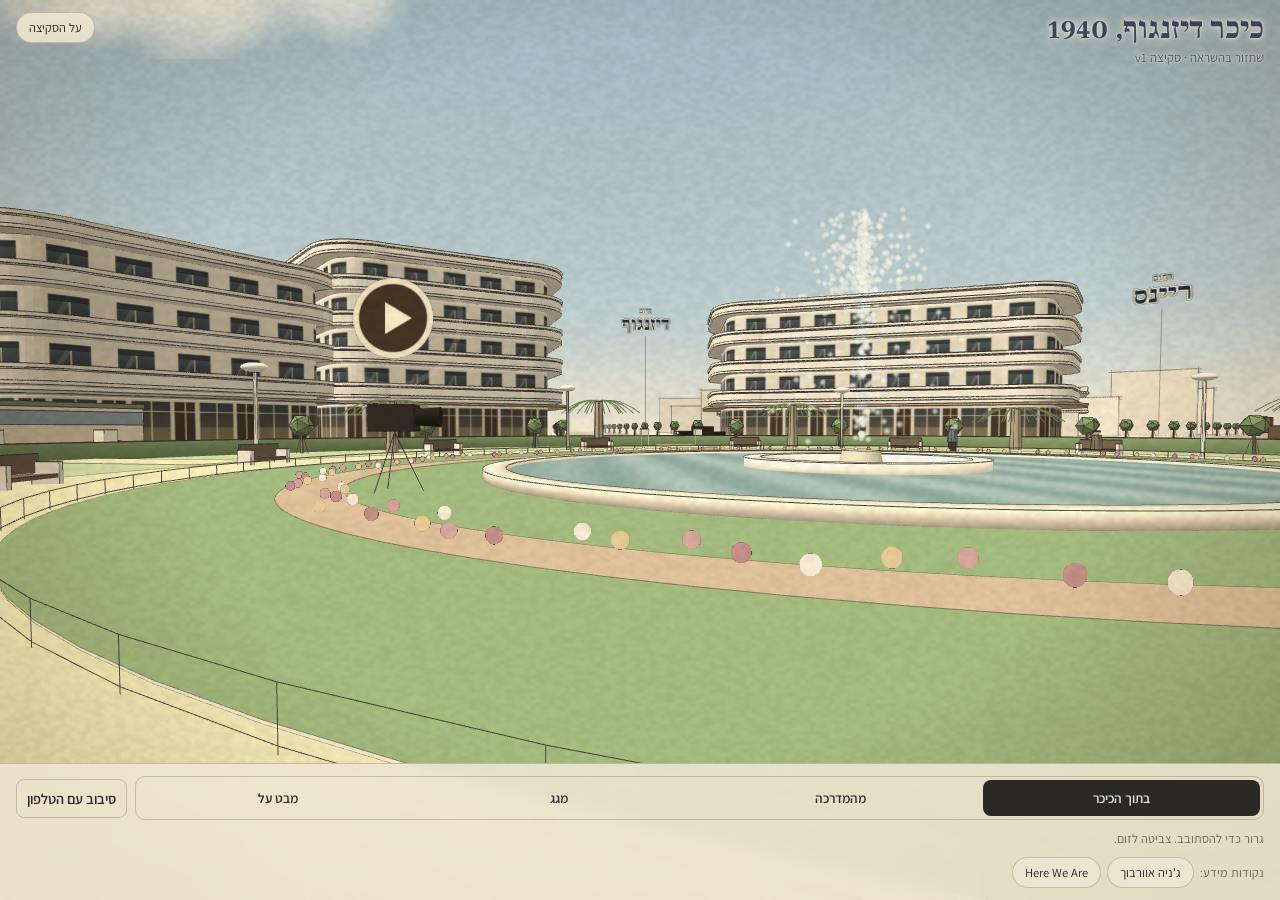
==== src/index.html @ e087c4ac "גרסה ראשונה: סצנת כיכר דיזנגוף 1940 Co-Authored-By: Claude Sonnet 5.5 <noreply@anthropic.com>  Claud" ====
<!doctype html>
<html lang="he" dir="rtl">
<head>
<meta charset="utf-8">
<meta name="viewport" content="width=device-width,initial-scale=1,viewport-fit=cover">
<title>כיכר דיזנגוף 1940</title>
<link rel="stylesheet" href="https://fonts.googleapis.com/css2?family=Frank+Ruhl+Libre:wght@500;700&family=Assistant:wght@400;600;700&display=swap">
<link rel="stylesheet" href="style.css">
</head>
<body>
<div dir="rtl">
  <canvas id="gl" aria-label="סקיצה תלת־ממדית של כיכר דיזנגוף ב־1940"></canvas>
  <canvas id="grain" aria-hidden="true"></canvas>
  <div class="vig" aria-hidden="true"></div>

  <header class="top">
    <div class="title">
      <h1 id="home" role="button" tabindex="0" title="חזרה למבט הפתיחה">כיכר דיזנגוף, 1940</h1>
      <p>שחזור בהשראה · סקיצה v1</p>
    </div>
    <button class="pill" id="info-btn" aria-expanded="false" aria-controls="notes">על הסקיצה</button>
  </header>

  <button class="veil" id="veil" aria-label="סגירת החלון" hidden></button>
  <aside class="card" id="card" role="dialog" aria-modal="false" aria-labelledby="card-title" hidden></aside>

  <section class="notes" id="notes" hidden>
    <h2>מה מדויק ומה משוער</h2>
    <ul>
      <li>הבלוקים, הרווחים וכיווני הרחובות נמדדו מתוכנית אוורבוך ("ידיעות עיריית תל אביב", חוברת 2, עמ' 51), בדיוק של כ־<span class="k">3°</span>.</li>
      <li>שמות רחובות הצד (ריינס, זמנהוף, בן עמי, פינסקר) משובצים זמנית עד שיהיו נתוני OSM. שני הקצוות הם דיזנגוף.</li>
      <li>סדר הטבעות לפי התצלומים והתיאור: בריכה, דשא, שביל חול, דשא עם דקלים, וארבעה שבילים חוצים.</li>
      <li>אי של <span class="k">66 מ'</span> וחזיתות במרחק כ־<span class="k">47 מ'</span> מהמרכז. הערכה.</li>
      <li>מיקום קולנוע אסתר זמני. הכרזות הן עיצוב מומצא, בלי דמויות.</li>
      <li>המכוניות, האוטובוס והעגלה בהשראת התקופה, לא דגמים מתועדים.</li>
      <li>כל בלוק הוא לולאה סגורה אחת עם ארבע פינות מעוגלות. פסי המרפסות, המעקים, הסוככים והוויטרינות מקיפים את כל הבניין, כמו בתצלומים.</li>
      <li>נקודות המידע (העיגולים החומים) מבוססות על ויקיפדיה ועל המקורות שמצוינים בכל כרטיס.</li>
    </ul>
  </section>

  <section class="bar" aria-label="שליטה">
    <div class="row">
      <div class="seg" role="group" aria-label="נקודת מבט">
        <button id="v-in" aria-pressed="true">בתוך הכיכר</button>
        <button id="v-walk" aria-pressed="false">מהמדרכה</button>
        <button id="v-roof" aria-pressed="false">מגג</button>
        <button id="v-top" aria-pressed="false">מבט על</button>
      </div>
      <button class="btn" id="gyro">סיבוב עם הטלפון</button>
      <button class="btn" id="north" hidden>יישור לצפון</button>
    </div>
    <p class="hint" id="hint">גרור כדי להסתובב. צביטה לזום.</p>
    <div class="row spots" id="spots"><span class="hint">נקודות מידע:</span>
      <button class="pill" data-spot="genia">ג'ניה אוורבוך</button>
      <button class="pill" data-spot="video">Here We Are</button>
    </div>
  </section>
</div>


<script src="lib/three.min.js"></script>
<script src="scene.js"></script>
</body>
</html>
---- src/style.css ----
/* Layout: full-screen 3D sketch of the square seen from inside it; thin ink UI on paper, controls in one bar at the bottom. Single paper look by choice. */
:root {
  --paper: #efe6d2;        /* drawing paper */
  --ink: #2b2925;          /* pen */
  --ink-soft: #6b665c;     /* pencil notes */
  --wash: #7a9c8e;         /* pool-water wash, the one accent */
  --veil: rgba(239, 230, 210, 0.88);
  --rule: rgba(43, 41, 37, 0.22);
  --display: "Frank Ruhl Libre", "David Libre", "Times New Roman", serif;
  --body: "Assistant", "Segoe UI", "Arial Hebrew", Arial, sans-serif;
  color-scheme: light;
}
html, body { height: 100%; }
[hidden] { display: none !important; }
body { margin: 0; background: var(--paper); color: var(--ink); font-family: var(--body); overflow: hidden; -webkit-user-select: none; user-select: none; }
#gl { position: fixed; inset: 0; width: 100%; height: 100%; touch-action: none; display: block; }
#grain { position: fixed; inset: 0; pointer-events: none; mix-blend-mode: multiply; opacity: .45; }
#gl { filter: sepia(.16) saturate(.92) contrast(1.03); }
.vig { position: fixed; inset: 0; pointer-events: none; z-index: 2; mix-blend-mode: multiply; background: radial-gradient(ellipse at 50% 45%, transparent 52%, rgba(86,62,34,.30) 100%); }

.top { position: fixed; top: 0; inset-inline: 0; z-index: 3;   /* part of the scene: under the notes, the veil and the cards */ display: flex; justify-content: space-between; align-items: flex-start; gap: 12px;
  padding-top: calc(env(safe-area-inset-top, 0px) + 12px);
  padding-left: max(16px, env(safe-area-inset-left, 0px)); padding-right: max(16px, env(safe-area-inset-right, 0px)); pointer-events: none; }
/* the logo reads like the street signs: dark ink, light halo, a little see-through, but bigger and bolder */
.title h1 { margin: 0; font-family: var(--display); font-weight: 700; font-size: 1.9rem; line-height: 1.1; color: rgba(29,42,70,.86);
  text-shadow: 0 0 2px rgba(241,234,214,.9), 0 0 6px rgba(241,234,214,.8), 0 0 12px rgba(241,234,214,.5); }
.title p { margin: 4px 0 0; font-size: .8rem; color: rgba(29,42,70,.72); text-shadow: 0 0 2px rgba(241,234,214,.9), 0 0 6px rgba(241,234,214,.7); }
.pill { pointer-events: auto; font: inherit; font-size: .78rem; color: var(--ink); background: var(--veil); border: 1px solid var(--rule); border-radius: 999px; padding: 6px 12px; cursor: pointer; white-space: nowrap; }

.bar { position: fixed; bottom: 0; inset-inline: 0; z-index: 8; display: grid; gap: 10px;
  padding-top: 12px; padding-bottom: calc(env(safe-area-inset-bottom, 0px) + 12px);
  padding-left: max(16px, env(safe-area-inset-left, 0px)); padding-right: max(16px, env(safe-area-inset-right, 0px));
  background: var(--veil); border-top: 1px solid var(--rule); -webkit-backdrop-filter: blur(8px); backdrop-filter: blur(8px); }
.row { display: flex; gap: 8px; flex-wrap: wrap; align-items: center; }
.seg { display: grid; grid-template-columns: repeat(4, 1fr); gap: 4px; flex: 1 1 260px; border: 1px solid var(--rule); border-radius: 10px; padding: 3px; }
button { font: inherit; color: var(--ink); background: transparent; border: 0; border-radius: 8px; padding: 9px 10px; font-weight: 600; font-size: .9rem; cursor: pointer; }
.seg button { font-size: .84rem; padding-inline: 4px; }
.seg button[aria-pressed="true"] { background: var(--ink); color: var(--paper); }
.btn { border: 1px solid var(--rule); }
.btn.on { border-color: var(--wash); color: var(--wash); }
button:focus-visible { outline: 2px solid var(--wash); outline-offset: 2px; }
.hint { margin: 0; font-size: .78rem; color: var(--ink-soft); }

.notes { position: fixed; z-index: 4; inset-inline: 0; top: calc(env(safe-area-inset-top, 0px) + 70px); margin-inline: auto; max-width: 30rem;
  padding: 16px max(16px, env(safe-area-inset-right, 0px)) 16px max(16px, env(safe-area-inset-left, 0px));
  background: var(--paper); border: 1px solid var(--rule); border-radius: 12px; box-shadow: 0 10px 30px rgba(43,41,37,.15); }
.notes h2 { margin: 0 0 8px; font-family: var(--display); font-size: 1.2rem; }
.notes ul { margin: 0; padding-inline-start: 18px; display: grid; gap: 6px; font-size: .88rem; line-height: 1.5; }
.notes .k { font-variant-numeric: tabular-nums; font-weight: 700; }
.spots { gap: 6px; }
.veil { position: fixed; inset: 0; z-index: 5; background: rgba(10,16,30,.45); border: 0; width: 100%; padding: 0; }
.card { position: fixed; z-index: 6; inset-inline: 16px; margin-inline: auto; top: calc(env(safe-area-inset-top, 0px) + 60px); width: auto; max-width: 30rem; max-height: calc(100dvh - env(safe-area-inset-top, 0px) - env(safe-area-inset-bottom, 0px) - 250px); overflow: auto; overscroll-behavior: contain;
  padding: 16px 16px 18px; color: #efe3c6; background: rgba(22,34,58,.84); -webkit-backdrop-filter: blur(6px); backdrop-filter: blur(6px); border: 1px solid rgba(216,199,158,.6); border-radius: 10px; -webkit-user-select: text; user-select: text;
  outline: 1px solid rgba(216,199,158,.32); outline-offset: -7px; box-shadow: 0 14px 40px rgba(6,10,22,.45); }
.card .head { display: flex; align-items: flex-start; justify-content: space-between; gap: 10px; margin-bottom: 10px; }
.card h2 { margin: 0; font-family: var(--display); font-size: 1.4rem; line-height: 1.2; color: #f3e6c4; }
.card .by { margin: 2px 0 0; font-size: .92rem; color: #e6cf98; font-family: var(--display); }
.card .credit { margin: 14px 0 0; padding-top: 10px; border-top: 1px solid rgba(216,199,158,.3); font-size: .78rem; color: #c3b188; }
.card .sub { margin: 4px 0 0; font-size: .82rem; color: #c9b78f; }
.card p { margin: 0 0 10px; font-size: .95rem; line-height: 1.55; }
.card figure { margin: 0 0 12px; text-align: center; }
.card figure img { display: block; max-width: 100%; margin: 0 auto; border: 2px solid rgba(216,199,158,.7); }
.card figure.port img { width: 164px; height: 146px; object-fit: cover; object-position: 50% 28%; border-radius: 4px; }
.card figcaption { margin-top: 6px; font-size: .76rem; color: #c9b78f; }
.card .x { flex: 0 0 auto; width: 44px; height: 44px; padding: 0; font-size: 1.5rem; line-height: 1; color: #f3e6c4; background: rgba(216,199,158,.12); border: 1px solid rgba(216,199,158,.6); border-radius: 50%; cursor: pointer; }
.card .x:active { background: rgba(216,199,158,.3); }
.title h1 { cursor: pointer; pointer-events: auto; }
.card .x:focus-visible, .card a:focus-visible, .card .vid:focus-visible { outline: 2px solid #e6cf98; outline-offset: 2px; }
.card ul.links { margin: 6px 0 0; padding: 0; list-style: none; display: grid; gap: 6px; font-size: .88rem; }
.card a { color: #e6cf98; }
.card .vid { position: relative; display: block; width: 100%; padding: 0; margin: 0 0 12px; aspect-ratio: 16 / 9; background: #101a2e center / cover; border: 2px solid rgba(216,199,158,.7); border-radius: 6px; overflow: hidden; cursor: pointer; }
.card .vid span { position: absolute; inset: 0; display: grid; place-items: center; font-size: 2.6rem; color: #f3e6c4; text-shadow: 0 2px 10px #000; }
.card iframe { display: block; width: 100%; aspect-ratio: 16 / 9; border: 0; margin: 0 0 12px; }
@media (prefers-reduced-motion: reduce) { * { transition: none !important; } }
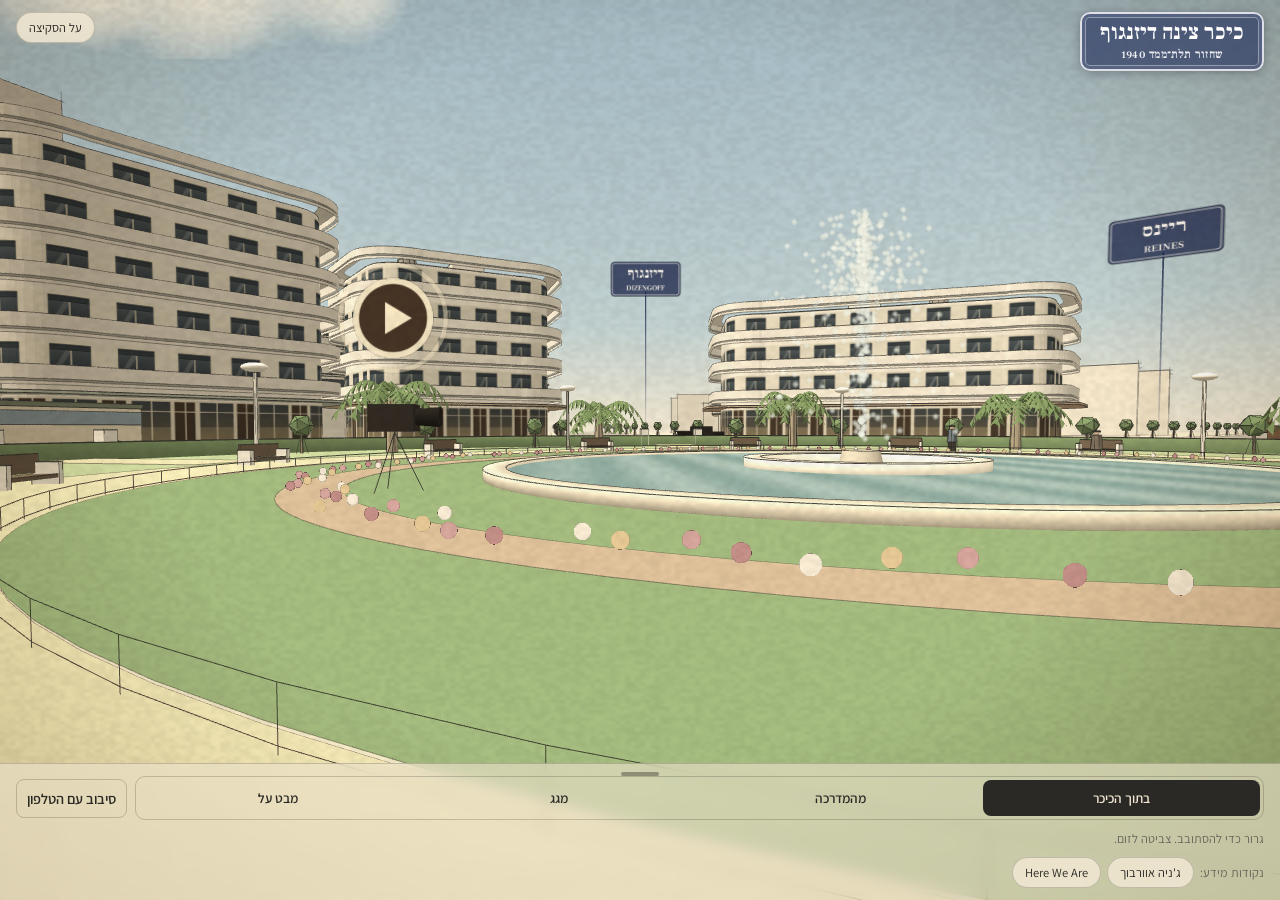
==== commit ec78faaf: "מיזוג מהענן: שלטי רחוב כחולים עם אנגלית, לוגו כלוחית, מרפסות חדשות, רוחבי בניינים משתנים, קולנוע עם " ====
--- a/src/index.html
+++ b/src/index.html
@@ -15,8 +15,7 @@
 
   <header class="top">
     <div class="title">
-      <h1 id="home" role="button" tabindex="0" title="חזרה למבט הפתיחה">כיכר דיזנגוף, 1940</h1>
-      <p>שחזור בהשראה · סקיצה v1</p>
+      <h1 id="home" role="button" tabindex="0" title="חזרה למבט הפתיחה">כיכר צינה דיזנגוף<small>שחזור תלת־ממד 1940</small></h1>
     </div>
     <button class="pill" id="info-btn" aria-expanded="false" aria-controls="notes">על הסקיצה</button>
   </header>
@@ -39,6 +38,7 @@
   </section>
 
   <section class="bar" aria-label="שליטה">
+    <button class="grip" id="grip" aria-label="הצגה או הסתרה של הסרגל" aria-expanded="true"></button>
     <div class="row">
       <div class="seg" role="group" aria-label="נקודת מבט">
         <button id="v-in" aria-pressed="true">בתוך הכיכר</button>
--- a/src/style.css
+++ b/src/style.css
@@ -18,19 +18,21 @@
 #gl { filter: sepia(.16) saturate(.92) contrast(1.03); }
 .vig { position: fixed; inset: 0; pointer-events: none; z-index: 2; mix-blend-mode: multiply; background: radial-gradient(ellipse at 50% 45%, transparent 52%, rgba(86,62,34,.30) 100%); }
 
-.top { position: fixed; top: 0; inset-inline: 0; z-index: 3;   /* part of the scene: under the notes, the veil and the cards */ display: flex; justify-content: space-between; align-items: flex-start; gap: 12px;
+.top { position: fixed; top: 0; inset-inline: 0; z-index: 4; display: flex; justify-content: space-between; align-items: flex-start; gap: 12px;
   padding-top: calc(env(safe-area-inset-top, 0px) + 12px);
   padding-left: max(16px, env(safe-area-inset-left, 0px)); padding-right: max(16px, env(safe-area-inset-right, 0px)); pointer-events: none; }
-/* the logo reads like the street signs: dark ink, light halo, a little see-through, but bigger and bolder */
-.title h1 { margin: 0; font-family: var(--display); font-weight: 700; font-size: 1.9rem; line-height: 1.1; color: rgba(29,42,70,.86);
-  text-shadow: 0 0 2px rgba(241,234,214,.9), 0 0 6px rgba(241,234,214,.8), 0 0 12px rgba(241,234,214,.5); }
-.title p { margin: 4px 0 0; font-size: .8rem; color: rgba(29,42,70,.72); text-shadow: 0 0 2px rgba(241,234,214,.9), 0 0 6px rgba(241,234,214,.7); }
+.title h1 { margin: 0; display: inline-block; pointer-events: auto; cursor: pointer; text-align: center; font-family: var(--display); font-weight: 700; font-size: 1.35rem; line-height: 1.2; color: #ffffff;
+  padding: 8px 20px 9px; background: rgba(29,42,90,.62); -webkit-backdrop-filter: blur(3px); backdrop-filter: blur(3px); border-radius: 10px; box-shadow: inset 0 0 0 2px rgba(255,255,255,.8), inset 0 0 0 5px rgba(29,42,90,.5), inset 0 0 0 6px rgba(255,255,255,.4), 0 2px 10px rgba(20,16,34,.3); }
+.title h1 small { display: block; margin-top: 2px; font-size: .74rem; font-weight: 600; letter-spacing: .02em; color: rgba(255,255,255,.9); }
 .pill { pointer-events: auto; font: inherit; font-size: .78rem; color: var(--ink); background: var(--veil); border: 1px solid var(--rule); border-radius: 999px; padding: 6px 12px; cursor: pointer; white-space: nowrap; }
 
 .bar { position: fixed; bottom: 0; inset-inline: 0; z-index: 8; display: grid; gap: 10px;
   padding-top: 12px; padding-bottom: calc(env(safe-area-inset-bottom, 0px) + 12px);
   padding-left: max(16px, env(safe-area-inset-left, 0px)); padding-right: max(16px, env(safe-area-inset-right, 0px));
-  background: var(--veil); border-top: 1px solid var(--rule); -webkit-backdrop-filter: blur(8px); backdrop-filter: blur(8px); }
+  background: rgba(236,226,204,.62); border-top: 1px solid var(--rule); -webkit-backdrop-filter: blur(8px); backdrop-filter: blur(8px); transition: transform .25s ease; }
+.bar.min { transform: translateY(calc(100% - 26px - env(safe-area-inset-bottom, 0px))); }
+.grip { position: absolute; top: 0; left: 0; right: 0; height: 22px; padding: 0; border-radius: 0; }
+.grip::after { content: ""; position: absolute; top: 8px; left: 50%; width: 38px; height: 4px; margin-left: -19px; border-radius: 2px; background: rgba(43,41,37,.4); }
 .row { display: flex; gap: 8px; flex-wrap: wrap; align-items: center; }
 .seg { display: grid; grid-template-columns: repeat(4, 1fr); gap: 4px; flex: 1 1 260px; border: 1px solid var(--rule); border-radius: 10px; padding: 3px; }
 button { font: inherit; color: var(--ink); background: transparent; border: 0; border-radius: 8px; padding: 9px 10px; font-weight: 600; font-size: .9rem; cursor: pointer; }
@@ -48,10 +50,10 @@
 .notes ul { margin: 0; padding-inline-start: 18px; display: grid; gap: 6px; font-size: .88rem; line-height: 1.5; }
 .notes .k { font-variant-numeric: tabular-nums; font-weight: 700; }
 .spots { gap: 6px; }
-.veil { position: fixed; inset: 0; z-index: 5; background: rgba(10,16,30,.45); border: 0; width: 100%; padding: 0; }
-.card { position: fixed; z-index: 6; inset-inline: 16px; margin-inline: auto; top: calc(env(safe-area-inset-top, 0px) + 60px); width: auto; max-width: 30rem; max-height: calc(100dvh - env(safe-area-inset-top, 0px) - env(safe-area-inset-bottom, 0px) - 250px); overflow: auto; overscroll-behavior: contain;
-  padding: 16px 16px 18px; color: #efe3c6; background: rgba(22,34,58,.84); -webkit-backdrop-filter: blur(6px); backdrop-filter: blur(6px); border: 1px solid rgba(216,199,158,.6); border-radius: 10px; -webkit-user-select: text; user-select: text;
-  outline: 1px solid rgba(216,199,158,.32); outline-offset: -7px; box-shadow: 0 14px 40px rgba(6,10,22,.45); }
+.veil { position: fixed; inset: 0; z-index: 5; background: rgba(10,16,34,.5); border: 0; width: 100%; padding: 0; }
+.card { position: fixed; z-index: 6; inset-inline: 16px; margin-inline: auto; top: calc(env(safe-area-inset-top, 0px) + 60px); width: auto; max-width: 30rem; max-height: calc(100dvh - env(safe-area-inset-top, 0px) - env(safe-area-inset-bottom, 0px) - 110px); overflow: auto; overscroll-behavior: contain; direction: ltr; scrollbar-width: thin; scrollbar-color: rgba(216,199,158,.45) transparent;
+  padding: 16px 16px 18px; color: #efe3c6; background: rgba(17,27,58,.86); -webkit-backdrop-filter: blur(6px); backdrop-filter: blur(6px); border: 1px solid rgba(216,199,158,.6); border-radius: 10px; -webkit-user-select: text; user-select: text;
+  outline: 1px solid rgba(216,199,158,.32); outline-offset: -7px; box-shadow: 0 14px 40px rgba(8,14,32,.45); }
 .card .head { display: flex; align-items: flex-start; justify-content: space-between; gap: 10px; margin-bottom: 10px; }
 .card h2 { margin: 0; font-family: var(--display); font-size: 1.4rem; line-height: 1.2; color: #f3e6c4; }
 .card .by { margin: 2px 0 0; font-size: .92rem; color: #e6cf98; font-family: var(--display); }
@@ -68,7 +70,12 @@
 .card .x:focus-visible, .card a:focus-visible, .card .vid:focus-visible { outline: 2px solid #e6cf98; outline-offset: 2px; }
 .card ul.links { margin: 6px 0 0; padding: 0; list-style: none; display: grid; gap: 6px; font-size: .88rem; }
 .card a { color: #e6cf98; }
-.card .vid { position: relative; display: block; width: 100%; padding: 0; margin: 0 0 12px; aspect-ratio: 16 / 9; background: #101a2e center / cover; border: 2px solid rgba(216,199,158,.7); border-radius: 6px; overflow: hidden; cursor: pointer; }
+.card .vid { position: relative; display: block; width: 100%; padding: 0; margin: 0 0 12px; aspect-ratio: 16 / 9; background: #0f1734 center / cover; border: 2px solid rgba(216,199,158,.7); border-radius: 6px; overflow: hidden; cursor: pointer; }
 .card .vid span { position: absolute; inset: 0; display: grid; place-items: center; font-size: 2.6rem; color: #f3e6c4; text-shadow: 0 2px 10px #000; }
 .card iframe { display: block; width: 100%; aspect-ratio: 16 / 9; border: 0; margin: 0 0 12px; }
 @media (prefers-reduced-motion: reduce) { * { transition: none !important; } }
+
+.card > * { direction: rtl; }
+.card::-webkit-scrollbar { width: 6px; }
+.card::-webkit-scrollbar-thumb { background: rgba(216,199,158,.4); border-radius: 3px; }
+.card::-webkit-scrollbar-track { background: transparent; }
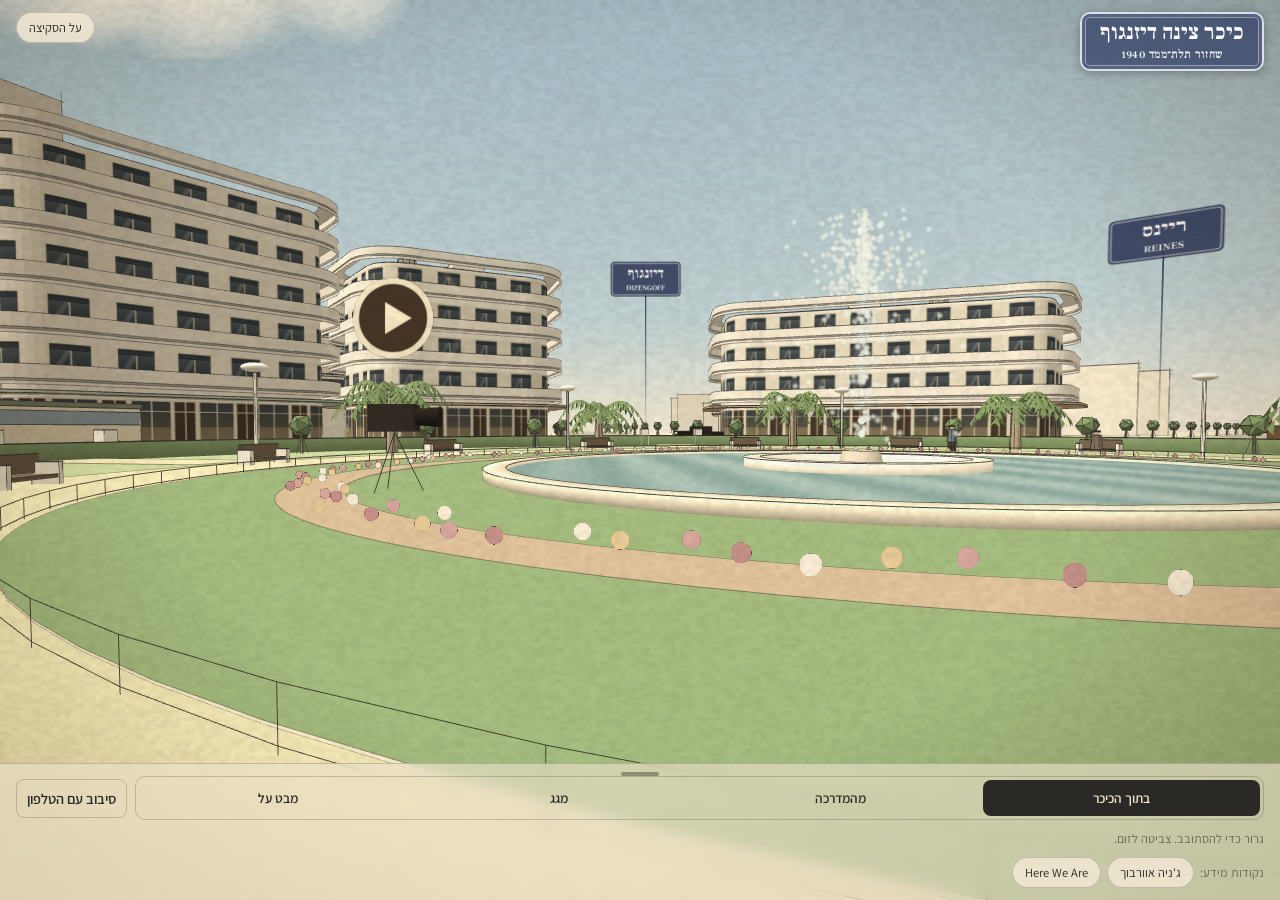
==== commit 5b2c0a37: "תמונה מקדימה ללינק (Open Graph) Co-Authored-By: Claude Sonnet 5.5 <noreply@anthropic.com>  Claude-Se" ====
--- a/src/index.html
+++ b/src/index.html
@@ -4,6 +4,17 @@
 <meta charset="utf-8">
 <meta name="viewport" content="width=device-width,initial-scale=1,viewport-fit=cover">
 <title>כיכר דיזנגוף 1940</title>
+<meta name="description" content="שחזור תלת־ממדי מסוגנן של כיכר דיזנגוף בתל אביב ב־1940, לצפייה בטלפון.">
+<meta property="og:type" content="website">
+<meta property="og:locale" content="he_IL">
+<meta property="og:title" content="כיכר דיזנגוף 1940">
+<meta property="og:description" content="שחזור תלת־ממדי מסוגנן של כיכר דיזנגוף בתל אביב ב־1940. סיבוב בכיכר, שלטי רחוב ונקודות מידע היסטוריות.">
+<meta property="og:url" content="https://dizingof-sqaure-1940.vercel.app/src/">
+<meta property="og:image" content="https://dizingof-sqaure-1940.vercel.app/assets/og.jpg">
+<meta property="og:image:width" content="1200">
+<meta property="og:image:height" content="628">
+<meta name="twitter:card" content="summary_large_image">
+<meta name="twitter:image" content="https://dizingof-sqaure-1940.vercel.app/assets/og.jpg">
 <link rel="stylesheet" href="https://fonts.googleapis.com/css2?family=Frank+Ruhl+Libre:wght@500;700&family=Assistant:wght@400;600;700&display=swap">
 <link rel="stylesheet" href="style.css">
 </head>
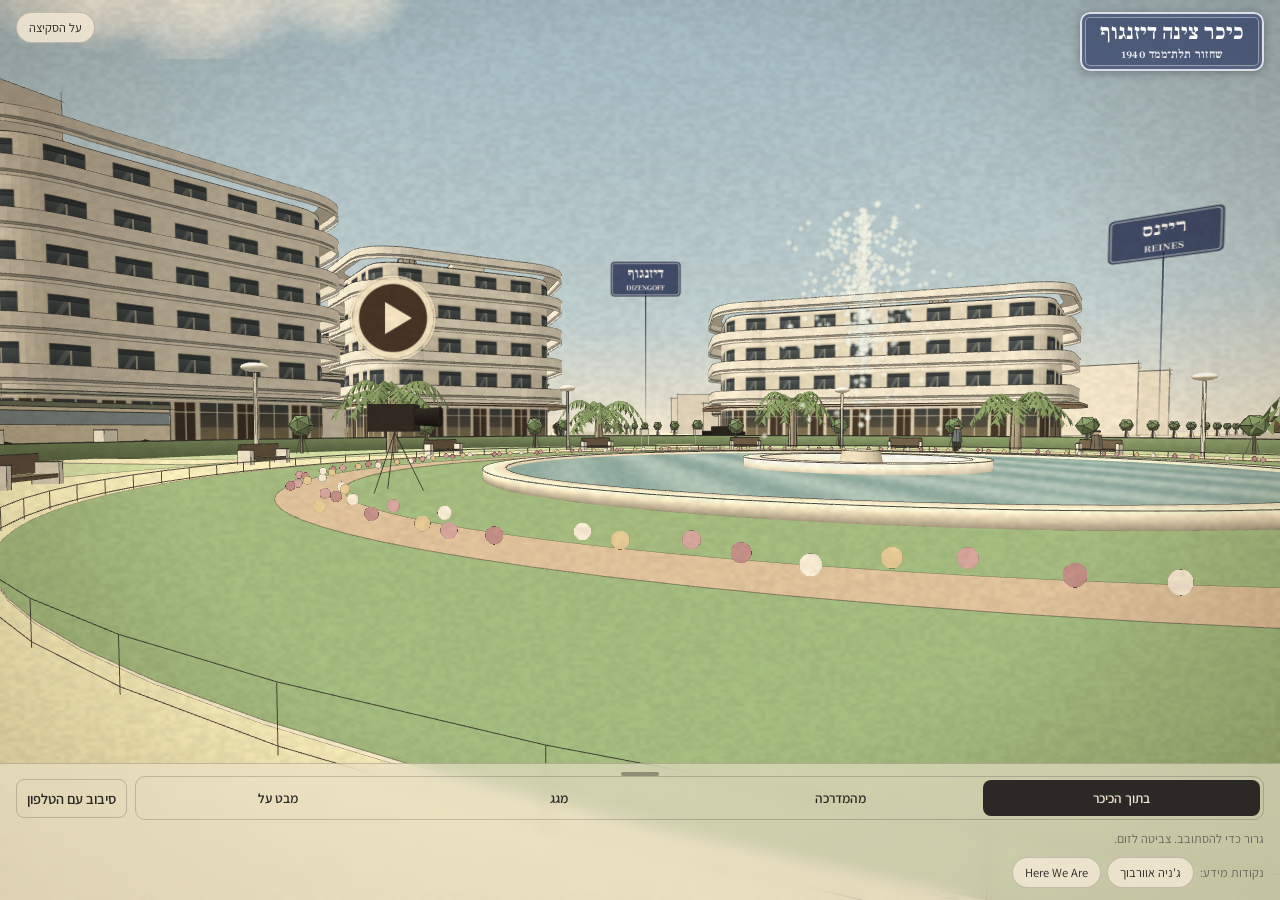
==== commit 0b50e201: "תמונה מקדימה: מבט מתוך הכיכר עם הקולנוע Co-Authored-By: Claude Sonnet 5.5 <noreply@anthropic.com>  C" ====
--- a/src/index.html
+++ b/src/index.html
@@ -10,11 +10,11 @@
 <meta property="og:title" content="כיכר דיזנגוף 1940">
 <meta property="og:description" content="שחזור תלת־ממדי מסוגנן של כיכר דיזנגוף בתל אביב ב־1940. סיבוב בכיכר, שלטי רחוב ונקודות מידע היסטוריות.">
 <meta property="og:url" content="https://dizingof-sqaure-1940.vercel.app/src/">
-<meta property="og:image" content="https://dizingof-sqaure-1940.vercel.app/assets/og.jpg">
+<meta property="og:image" content="https://dizingof-sqaure-1940.vercel.app/assets/og.jpg?v=2">
 <meta property="og:image:width" content="1200">
 <meta property="og:image:height" content="628">
 <meta name="twitter:card" content="summary_large_image">
-<meta name="twitter:image" content="https://dizingof-sqaure-1940.vercel.app/assets/og.jpg">
+<meta name="twitter:image" content="https://dizingof-sqaure-1940.vercel.app/assets/og.jpg?v=2">
 <link rel="stylesheet" href="https://fonts.googleapis.com/css2?family=Frank+Ruhl+Libre:wght@500;700&family=Assistant:wght@400;600;700&display=swap">
 <link rel="stylesheet" href="style.css">
 </head>
